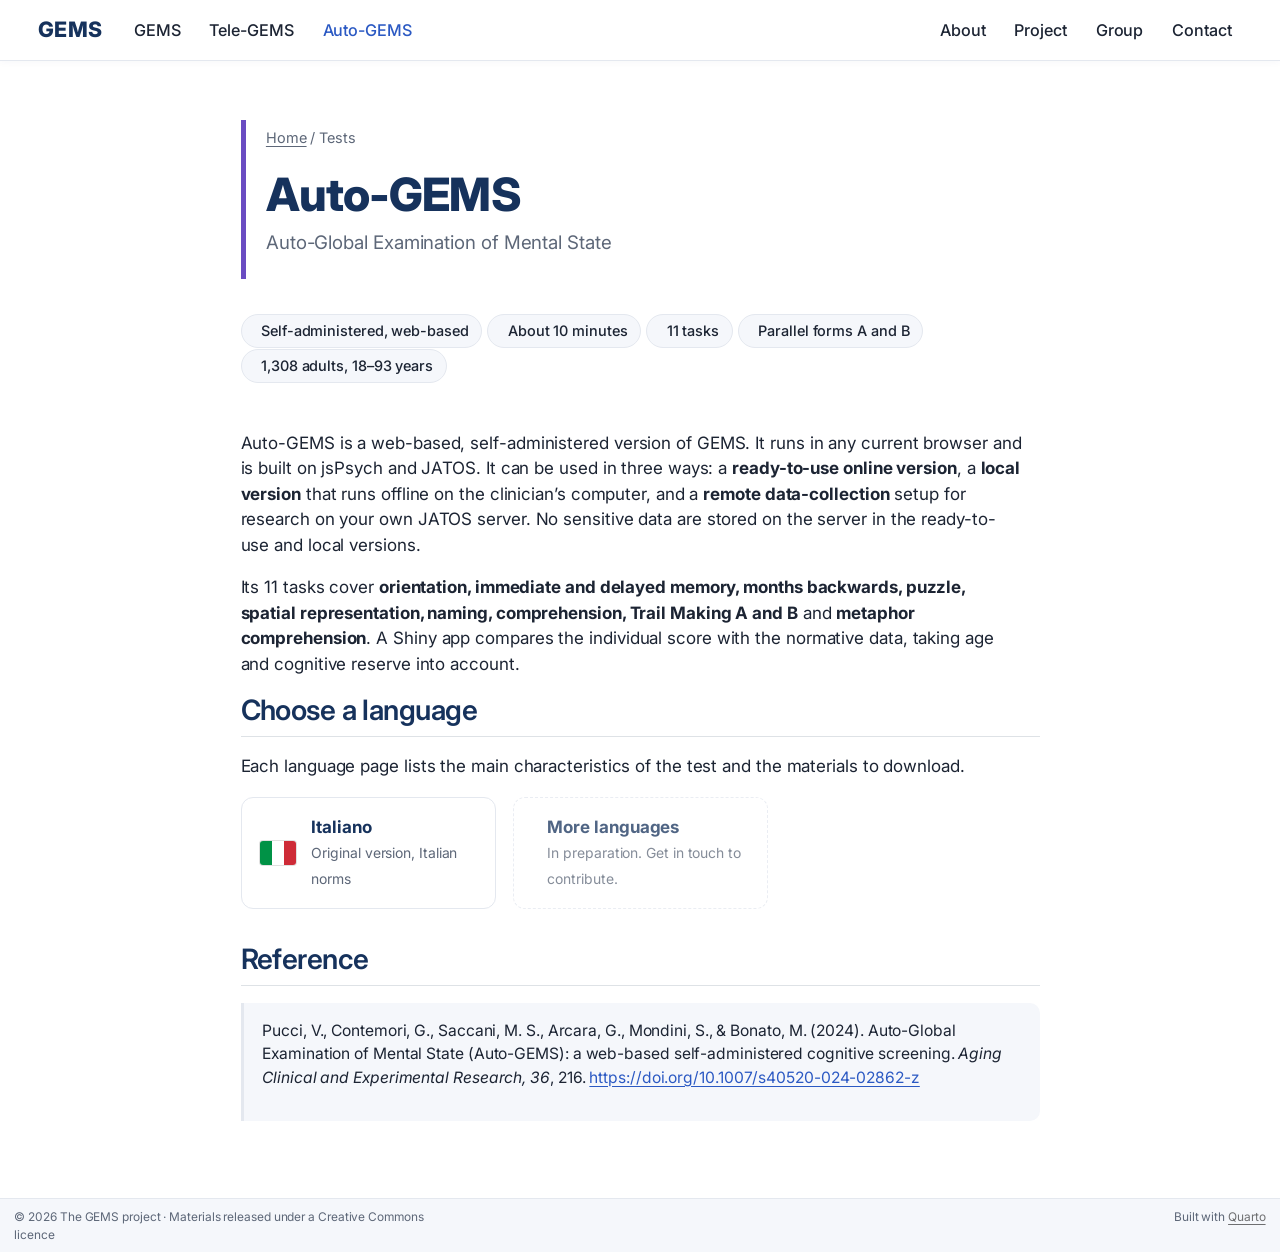
==== tests/auto-gems/index.html @ f172ce5f "Built site for gh-pages" ====
<!DOCTYPE html>
<html xmlns="http://www.w3.org/1999/xhtml" lang="en" xml:lang="en"><head>

<meta charset="utf-8">
<meta name="generator" content="quarto-1.7.31">

<meta name="viewport" content="width=device-width, initial-scale=1.0, user-scalable=yes">


<title>Auto-GEMS · Auto-Global Examination of Mental State – GEMS</title>
<style>
code{white-space: pre-wrap;}
span.smallcaps{font-variant: small-caps;}
div.columns{display: flex; gap: min(4vw, 1.5em);}
div.column{flex: auto; overflow-x: auto;}
div.hanging-indent{margin-left: 1.5em; text-indent: -1.5em;}
ul.task-list{list-style: none;}
ul.task-list li input[type="checkbox"] {
  width: 0.8em;
  margin: 0 0.8em 0.2em -1em; /* quarto-specific, see https://github.com/quarto-dev/quarto-cli/issues/4556 */ 
  vertical-align: middle;
}
</style>


<script src="../../site_libs/quarto-nav/quarto-nav.js"></script>
<script src="../../site_libs/quarto-nav/headroom.min.js"></script>
<script src="../../site_libs/clipboard/clipboard.min.js"></script>
<script src="../../site_libs/quarto-search/autocomplete.umd.js"></script>
<script src="../../site_libs/quarto-search/fuse.min.js"></script>
<script src="../../site_libs/quarto-search/quarto-search.js"></script>
<meta name="quarto:offset" content="../../">
<link href="../../images/logo.svg" rel="icon" type="image/svg+xml">
<script src="../../site_libs/quarto-html/quarto.js" type="module"></script>
<script src="../../site_libs/quarto-html/tabsets/tabsets.js" type="module"></script>
<script src="../../site_libs/quarto-html/popper.min.js"></script>
<script src="../../site_libs/quarto-html/tippy.umd.min.js"></script>
<script src="../../site_libs/quarto-html/anchor.min.js"></script>
<link href="../../site_libs/quarto-html/tippy.css" rel="stylesheet">
<link href="../../site_libs/quarto-html/quarto-syntax-highlighting-e1a5c8363afafaef2c763b6775fbf3ca.css" rel="stylesheet" id="quarto-text-highlighting-styles">
<script src="../../site_libs/bootstrap/bootstrap.min.js"></script>
<link href="../../site_libs/bootstrap/bootstrap-icons.css" rel="stylesheet">
<link href="../../site_libs/bootstrap/bootstrap-fa6449c2117a1bbcf229e6d02e4b391d.min.css" rel="stylesheet" append-hash="true" id="quarto-bootstrap" data-mode="light">
<script id="quarto-search-options" type="application/json">{
  "location": "navbar",
  "copy-button": false,
  "collapse-after": 3,
  "panel-placement": "end",
  "type": "overlay",
  "limit": 50,
  "keyboard-shortcut": [
    "f",
    "/",
    "s"
  ],
  "show-item-context": false,
  "language": {
    "search-no-results-text": "No results",
    "search-matching-documents-text": "matching documents",
    "search-copy-link-title": "Copy link to search",
    "search-hide-matches-text": "Hide additional matches",
    "search-more-match-text": "more match in this document",
    "search-more-matches-text": "more matches in this document",
    "search-clear-button-title": "Clear",
    "search-text-placeholder": "",
    "search-detached-cancel-button-title": "Cancel",
    "search-submit-button-title": "Submit",
    "search-label": "Search"
  }
}</script>
<style>html{ scroll-behavior: smooth; }</style>
<link rel="preconnect" href="https://fonts.googleapis.com">
<link rel="preconnect" href="https://fonts.gstatic.com" crossorigin="">
<link href="https://fonts.googleapis.com/css2?family=Inter:wght@400;500;600;700;800&amp;display=swap" rel="stylesheet">


</head>

<body class="nav-fixed fullcontent quarto-light">

<div id="quarto-search-results"></div>
  <header id="quarto-header" class="headroom fixed-top">
    <nav class="navbar navbar-expand-lg " data-bs-theme="dark">
      <div class="navbar-container container-fluid">
      <div class="navbar-brand-container mx-auto">
    <a href="../../index.html" class="navbar-brand navbar-brand-logo">
    <img src="../../images/logo.svg" alt="" class="navbar-logo">
    </a>
    <a class="navbar-brand" href="../../index.html">
    <span class="navbar-title">GEMS</span>
    </a>
  </div>
            <div id="quarto-search" class="" title="Search"></div>
          <button class="navbar-toggler" type="button" data-bs-toggle="collapse" data-bs-target="#navbarCollapse" aria-controls="navbarCollapse" role="menu" aria-expanded="false" aria-label="Toggle navigation" onclick="if (window.quartoToggleHeadroom) { window.quartoToggleHeadroom(); }">
  <span class="navbar-toggler-icon"></span>
</button>
          <div class="collapse navbar-collapse" id="navbarCollapse">
            <ul class="navbar-nav navbar-nav-scroll me-auto">
  <li class="nav-item">
    <a class="nav-link" href="../../tests/gems/index.html"> 
<span class="menu-text">GEMS</span></a>
  </li>  
  <li class="nav-item">
    <a class="nav-link" href="../../tests/tele-gems/index.html"> 
<span class="menu-text">Tele-GEMS</span></a>
  </li>  
  <li class="nav-item">
    <a class="nav-link active" href="../../tests/auto-gems/index.html" aria-current="page"> 
<span class="menu-text">Auto-GEMS</span></a>
  </li>  
</ul>
            <ul class="navbar-nav navbar-nav-scroll ms-auto">
  <li class="nav-item">
    <a class="nav-link" href="../../about.html"> 
<span class="menu-text">About</span></a>
  </li>  
  <li class="nav-item">
    <a class="nav-link" href="../../project.html"> 
<span class="menu-text">Project</span></a>
  </li>  
  <li class="nav-item">
    <a class="nav-link" href="../../group.html"> 
<span class="menu-text">Group</span></a>
  </li>  
  <li class="nav-item">
    <a class="nav-link" href="../../contact.html"> 
<span class="menu-text">Contact</span></a>
  </li>  
</ul>
          </div> <!-- /navcollapse -->
            <div class="quarto-navbar-tools">
</div>
      </div> <!-- /container-fluid -->
    </nav>
</header>
<!-- content -->
<div id="quarto-content" class="quarto-container page-columns page-rows-contents page-layout-article page-navbar">
<!-- sidebar -->
<!-- margin-sidebar -->
    
<!-- main -->
<main class="content" id="quarto-document-content"><header id="title-block-header" class="quarto-title-block"></header>




<div class="page-head auto">
<p><span class="crumb"><a href="../../index.html">Home</a> / Tests</span></p>
<section id="auto-gems" class="level1">
<h1>Auto-GEMS</h1>
<p><span class="sub">Auto-Global Examination of Mental State</span></p>
</section>
</div>
<div class="chips">
<p><span class="chip"><i class="bi bi-laptop"></i> Self-administered, web-based</span> <span class="chip"><i class="bi bi-clock"></i> About 10 minutes</span> <span class="chip"><i class="bi bi-list-check"></i> 11 tasks</span> <span class="chip"><i class="bi bi-files"></i> Parallel forms A and B</span> <span class="chip"><i class="bi bi-people"></i> 1,308 adults, 18–93 years</span></p>
</div>
<div class="prose">
<p>Auto-GEMS is a web-based, self-administered version of GEMS. It runs in any current browser and is built on jsPsych and JATOS. It can be used in three ways: a <strong>ready-to-use online version</strong>, a <strong>local version</strong> that runs offline on the clinician’s computer, and a <strong>remote data-collection</strong> setup for research on your own JATOS server. No sensitive data are stored on the server in the ready-to-use and local versions.</p>
<p>Its 11 tasks cover <strong>orientation, immediate and delayed memory, months backwards, puzzle, spatial representation, naming, comprehension, Trail Making A and B</strong> and <strong>metaphor comprehension</strong>. A Shiny app compares the individual score with the normative data, taking age and cognitive reserve into account.</p>
</div>
<section id="choose-a-language" class="level2">
<h2 class="anchored" data-anchor-id="choose-a-language">Choose a language</h2>
<p>Each language page lists the main characteristics of the test and the materials to download.</p>
<div class="lang-grid">
<a class="lang-card" href="it.html"><img class="flag" src="../../images/flags/it.svg" alt=""><div><strong>Italiano</strong><span>Original version, Italian norms</span></div></a>
<div class="lang-card soon"><i class="bi bi-translate" style="font-size:1.4rem"></i><div><strong>More languages</strong><span>In preparation. Get in touch to contribute.</span></div></div>
</div>
</section>
<section id="reference" class="level2">
<h2 class="anchored" data-anchor-id="reference">Reference</h2>
<div class="cite">
<p>Pucci, V., Contemori, G., Saccani, M. S., Arcara, G., Mondini, S., &amp; Bonato, M. (2024). Auto-Global Examination of Mental State (Auto-GEMS): a web-based self-administered cognitive screening. <em>Aging Clinical and Experimental Research, 36</em>, 216. <a href="https://doi.org/10.1007/s40520-024-02862-z" class="uri">https://doi.org/10.1007/s40520-024-02862-z</a></p>
</div>


</section>

</main> <!-- /main -->
<script id="quarto-html-after-body" type="application/javascript">
  window.document.addEventListener("DOMContentLoaded", function (event) {
    const icon = "";
    const anchorJS = new window.AnchorJS();
    anchorJS.options = {
      placement: 'right',
      icon: icon
    };
    anchorJS.add('.anchored');
    const isCodeAnnotation = (el) => {
      for (const clz of el.classList) {
        if (clz.startsWith('code-annotation-')) {                     
          return true;
        }
      }
      return false;
    }
    const onCopySuccess = function(e) {
      // button target
      const button = e.trigger;
      // don't keep focus
      button.blur();
      // flash "checked"
      button.classList.add('code-copy-button-checked');
      var currentTitle = button.getAttribute("title");
      button.setAttribute("title", "Copied!");
      let tooltip;
      if (window.bootstrap) {
        button.setAttribute("data-bs-toggle", "tooltip");
        button.setAttribute("data-bs-placement", "left");
        button.setAttribute("data-bs-title", "Copied!");
        tooltip = new bootstrap.Tooltip(button, 
          { trigger: "manual", 
            customClass: "code-copy-button-tooltip",
            offset: [0, -8]});
        tooltip.show();    
      }
      setTimeout(function() {
        if (tooltip) {
          tooltip.hide();
          button.removeAttribute("data-bs-title");
          button.removeAttribute("data-bs-toggle");
          button.removeAttribute("data-bs-placement");
        }
        button.setAttribute("title", currentTitle);
        button.classList.remove('code-copy-button-checked');
      }, 1000);
      // clear code selection
      e.clearSelection();
    }
    const getTextToCopy = function(trigger) {
        const codeEl = trigger.previousElementSibling.cloneNode(true);
        for (const childEl of codeEl.children) {
          if (isCodeAnnotation(childEl)) {
            childEl.remove();
          }
        }
        return codeEl.innerText;
    }
    const clipboard = new window.ClipboardJS('.code-copy-button:not([data-in-quarto-modal])', {
      text: getTextToCopy
    });
    clipboard.on('success', onCopySuccess);
    if (window.document.getElementById('quarto-embedded-source-code-modal')) {
      const clipboardModal = new window.ClipboardJS('.code-copy-button[data-in-quarto-modal]', {
        text: getTextToCopy,
        container: window.document.getElementById('quarto-embedded-source-code-modal')
      });
      clipboardModal.on('success', onCopySuccess);
    }
      var localhostRegex = new RegExp(/^(?:http|https):\/\/localhost\:?[0-9]*\//);
      var mailtoRegex = new RegExp(/^mailto:/);
        var filterRegex = new RegExp("https:\/\/giorgioarcara\.github\.io\/gems-tests\/");
      var isInternal = (href) => {
          return filterRegex.test(href) || localhostRegex.test(href) || mailtoRegex.test(href);
      }
      // Inspect non-navigation links and adorn them if external
     var links = window.document.querySelectorAll('a[href]:not(.nav-link):not(.navbar-brand):not(.toc-action):not(.sidebar-link):not(.sidebar-item-toggle):not(.pagination-link):not(.no-external):not([aria-hidden]):not(.dropdown-item):not(.quarto-navigation-tool):not(.about-link)');
      for (var i=0; i<links.length; i++) {
        const link = links[i];
        if (!isInternal(link.href)) {
          // undo the damage that might have been done by quarto-nav.js in the case of
          // links that we want to consider external
          if (link.dataset.originalHref !== undefined) {
            link.href = link.dataset.originalHref;
          }
            // target, if specified
            link.setAttribute("target", "_blank");
            if (link.getAttribute("rel") === null) {
              link.setAttribute("rel", "noopener");
            }
        }
      }
    function tippyHover(el, contentFn, onTriggerFn, onUntriggerFn) {
      const config = {
        allowHTML: true,
        maxWidth: 500,
        delay: 100,
        arrow: false,
        appendTo: function(el) {
            return el.parentElement;
        },
        interactive: true,
        interactiveBorder: 10,
        theme: 'quarto',
        placement: 'bottom-start',
      };
      if (contentFn) {
        config.content = contentFn;
      }
      if (onTriggerFn) {
        config.onTrigger = onTriggerFn;
      }
      if (onUntriggerFn) {
        config.onUntrigger = onUntriggerFn;
      }
      window.tippy(el, config); 
    }
    const noterefs = window.document.querySelectorAll('a[role="doc-noteref"]');
    for (var i=0; i<noterefs.length; i++) {
      const ref = noterefs[i];
      tippyHover(ref, function() {
        // use id or data attribute instead here
        let href = ref.getAttribute('data-footnote-href') || ref.getAttribute('href');
        try { href = new URL(href).hash; } catch {}
        const id = href.replace(/^#\/?/, "");
        const note = window.document.getElementById(id);
        if (note) {
          return note.innerHTML;
        } else {
          return "";
        }
      });
    }
    const xrefs = window.document.querySelectorAll('a.quarto-xref');
    const processXRef = (id, note) => {
      // Strip column container classes
      const stripColumnClz = (el) => {
        el.classList.remove("page-full", "page-columns");
        if (el.children) {
          for (const child of el.children) {
            stripColumnClz(child);
          }
        }
      }
      stripColumnClz(note)
      if (id === null || id.startsWith('sec-')) {
        // Special case sections, only their first couple elements
        const container = document.createElement("div");
        if (note.children && note.children.length > 2) {
          container.appendChild(note.children[0].cloneNode(true));
          for (let i = 1; i < note.children.length; i++) {
            const child = note.children[i];
            if (child.tagName === "P" && child.innerText === "") {
              continue;
            } else {
              container.appendChild(child.cloneNode(true));
              break;
            }
          }
          if (window.Quarto?.typesetMath) {
            window.Quarto.typesetMath(container);
          }
          return container.innerHTML
        } else {
          if (window.Quarto?.typesetMath) {
            window.Quarto.typesetMath(note);
          }
          return note.innerHTML;
        }
      } else {
        // Remove any anchor links if they are present
        const anchorLink = note.querySelector('a.anchorjs-link');
        if (anchorLink) {
          anchorLink.remove();
        }
        if (window.Quarto?.typesetMath) {
          window.Quarto.typesetMath(note);
        }
        if (note.classList.contains("callout")) {
          return note.outerHTML;
        } else {
          return note.innerHTML;
        }
      }
    }
    for (var i=0; i<xrefs.length; i++) {
      const xref = xrefs[i];
      tippyHover(xref, undefined, function(instance) {
        instance.disable();
        let url = xref.getAttribute('href');
        let hash = undefined; 
        if (url.startsWith('#')) {
          hash = url;
        } else {
          try { hash = new URL(url).hash; } catch {}
        }
        if (hash) {
          const id = hash.replace(/^#\/?/, "");
          const note = window.document.getElementById(id);
          if (note !== null) {
            try {
              const html = processXRef(id, note.cloneNode(true));
              instance.setContent(html);
            } finally {
              instance.enable();
              instance.show();
            }
          } else {
            // See if we can fetch this
            fetch(url.split('#')[0])
            .then(res => res.text())
            .then(html => {
              const parser = new DOMParser();
              const htmlDoc = parser.parseFromString(html, "text/html");
              const note = htmlDoc.getElementById(id);
              if (note !== null) {
                const html = processXRef(id, note);
                instance.setContent(html);
              } 
            }).finally(() => {
              instance.enable();
              instance.show();
            });
          }
        } else {
          // See if we can fetch a full url (with no hash to target)
          // This is a special case and we should probably do some content thinning / targeting
          fetch(url)
          .then(res => res.text())
          .then(html => {
            const parser = new DOMParser();
            const htmlDoc = parser.parseFromString(html, "text/html");
            const note = htmlDoc.querySelector('main.content');
            if (note !== null) {
              // This should only happen for chapter cross references
              // (since there is no id in the URL)
              // remove the first header
              if (note.children.length > 0 && note.children[0].tagName === "HEADER") {
                note.children[0].remove();
              }
              const html = processXRef(null, note);
              instance.setContent(html);
            } 
          }).finally(() => {
            instance.enable();
            instance.show();
          });
        }
      }, function(instance) {
      });
    }
        let selectedAnnoteEl;
        const selectorForAnnotation = ( cell, annotation) => {
          let cellAttr = 'data-code-cell="' + cell + '"';
          let lineAttr = 'data-code-annotation="' +  annotation + '"';
          const selector = 'span[' + cellAttr + '][' + lineAttr + ']';
          return selector;
        }
        const selectCodeLines = (annoteEl) => {
          const doc = window.document;
          const targetCell = annoteEl.getAttribute("data-target-cell");
          const targetAnnotation = annoteEl.getAttribute("data-target-annotation");
          const annoteSpan = window.document.querySelector(selectorForAnnotation(targetCell, targetAnnotation));
          const lines = annoteSpan.getAttribute("data-code-lines").split(",");
          const lineIds = lines.map((line) => {
            return targetCell + "-" + line;
          })
          let top = null;
          let height = null;
          let parent = null;
          if (lineIds.length > 0) {
              //compute the position of the single el (top and bottom and make a div)
              const el = window.document.getElementById(lineIds[0]);
              top = el.offsetTop;
              height = el.offsetHeight;
              parent = el.parentElement.parentElement;
            if (lineIds.length > 1) {
              const lastEl = window.document.getElementById(lineIds[lineIds.length - 1]);
              const bottom = lastEl.offsetTop + lastEl.offsetHeight;
              height = bottom - top;
            }
            if (top !== null && height !== null && parent !== null) {
              // cook up a div (if necessary) and position it 
              let div = window.document.getElementById("code-annotation-line-highlight");
              if (div === null) {
                div = window.document.createElement("div");
                div.setAttribute("id", "code-annotation-line-highlight");
                div.style.position = 'absolute';
                parent.appendChild(div);
              }
              div.style.top = top - 2 + "px";
              div.style.height = height + 4 + "px";
              div.style.left = 0;
              let gutterDiv = window.document.getElementById("code-annotation-line-highlight-gutter");
              if (gutterDiv === null) {
                gutterDiv = window.document.createElement("div");
                gutterDiv.setAttribute("id", "code-annotation-line-highlight-gutter");
                gutterDiv.style.position = 'absolute';
                const codeCell = window.document.getElementById(targetCell);
                const gutter = codeCell.querySelector('.code-annotation-gutter');
                gutter.appendChild(gutterDiv);
              }
              gutterDiv.style.top = top - 2 + "px";
              gutterDiv.style.height = height + 4 + "px";
            }
            selectedAnnoteEl = annoteEl;
          }
        };
        const unselectCodeLines = () => {
          const elementsIds = ["code-annotation-line-highlight", "code-annotation-line-highlight-gutter"];
          elementsIds.forEach((elId) => {
            const div = window.document.getElementById(elId);
            if (div) {
              div.remove();
            }
          });
          selectedAnnoteEl = undefined;
        };
          // Handle positioning of the toggle
      window.addEventListener(
        "resize",
        throttle(() => {
          elRect = undefined;
          if (selectedAnnoteEl) {
            selectCodeLines(selectedAnnoteEl);
          }
        }, 10)
      );
      function throttle(fn, ms) {
      let throttle = false;
      let timer;
        return (...args) => {
          if(!throttle) { // first call gets through
              fn.apply(this, args);
              throttle = true;
          } else { // all the others get throttled
              if(timer) clearTimeout(timer); // cancel #2
              timer = setTimeout(() => {
                fn.apply(this, args);
                timer = throttle = false;
              }, ms);
          }
        };
      }
        // Attach click handler to the DT
        const annoteDls = window.document.querySelectorAll('dt[data-target-cell]');
        for (const annoteDlNode of annoteDls) {
          annoteDlNode.addEventListener('click', (event) => {
            const clickedEl = event.target;
            if (clickedEl !== selectedAnnoteEl) {
              unselectCodeLines();
              const activeEl = window.document.querySelector('dt[data-target-cell].code-annotation-active');
              if (activeEl) {
                activeEl.classList.remove('code-annotation-active');
              }
              selectCodeLines(clickedEl);
              clickedEl.classList.add('code-annotation-active');
            } else {
              // Unselect the line
              unselectCodeLines();
              clickedEl.classList.remove('code-annotation-active');
            }
          });
        }
    const findCites = (el) => {
      const parentEl = el.parentElement;
      if (parentEl) {
        const cites = parentEl.dataset.cites;
        if (cites) {
          return {
            el,
            cites: cites.split(' ')
          };
        } else {
          return findCites(el.parentElement)
        }
      } else {
        return undefined;
      }
    };
    var bibliorefs = window.document.querySelectorAll('a[role="doc-biblioref"]');
    for (var i=0; i<bibliorefs.length; i++) {
      const ref = bibliorefs[i];
      const citeInfo = findCites(ref);
      if (citeInfo) {
        tippyHover(citeInfo.el, function() {
          var popup = window.document.createElement('div');
          citeInfo.cites.forEach(function(cite) {
            var citeDiv = window.document.createElement('div');
            citeDiv.classList.add('hanging-indent');
            citeDiv.classList.add('csl-entry');
            var biblioDiv = window.document.getElementById('ref-' + cite);
            if (biblioDiv) {
              citeDiv.innerHTML = biblioDiv.innerHTML;
            }
            popup.appendChild(citeDiv);
          });
          return popup.innerHTML;
        });
      }
    }
  });
  </script>
</div> <!-- /content -->
<footer class="footer">
  <div class="nav-footer">
    <div class="nav-footer-left">
<p>© 2026 The GEMS project · Materials released under a Creative Commons licence</p>
</div>   
    <div class="nav-footer-center">
      &nbsp;
    </div>
    <div class="nav-footer-right">
<p>Built with <a href="https://quarto.org">Quarto</a></p>
</div>
  </div>
</footer>




<script src="../../site_libs/quarto-html/zenscroll-min.js"></script>
</body></html>
---- site_libs/quarto-html/tippy.css ----
.tippy-box[data-animation=fade][data-state=hidden]{opacity:0}[data-tippy-root]{max-width:calc(100vw - 10px)}.tippy-box{position:relative;background-color:#333;color:#fff;border-radius:4px;font-size:14px;line-height:1.4;white-space:normal;outline:0;transition-property:transform,visibility,opacity}.tippy-box[data-placement^=top]>.tippy-arrow{bottom:0}.tippy-box[data-placement^=top]>.tippy-arrow:before{bottom:-7px;left:0;border-width:8px 8px 0;border-top-color:initial;transform-origin:center top}.tippy-box[data-placement^=bottom]>.tippy-arrow{top:0}.tippy-box[data-placement^=bottom]>.tippy-arrow:before{top:-7px;left:0;border-width:0 8px 8px;border-bottom-color:initial;transform-origin:center bottom}.tippy-box[data-placement^=left]>.tippy-arrow{right:0}.tippy-box[data-placement^=left]>.tippy-arrow:before{border-width:8px 0 8px 8px;border-left-color:initial;right:-7px;transform-origin:center left}.tippy-box[data-placement^=right]>.tippy-arrow{left:0}.tippy-box[data-placement^=right]>.tippy-arrow:before{left:-7px;border-width:8px 8px 8px 0;border-right-color:initial;transform-origin:center right}.tippy-box[data-inertia][data-state=visible]{transition-timing-function:cubic-bezier(.54,1.5,.38,1.11)}.tippy-arrow{width:16px;height:16px;color:#333}.tippy-arrow:before{content:"";position:absolute;border-color:transparent;border-style:solid}.tippy-content{position:relative;padding:5px 9px;z-index:1}
---- site_libs/quarto-html/quarto-syntax-highlighting-e1a5c8363afafaef2c763b6775fbf3ca.css ----
/* quarto syntax highlight colors */
:root {
  --quarto-hl-ot-color: #003B4F;
  --quarto-hl-at-color: #657422;
  --quarto-hl-ss-color: #20794D;
  --quarto-hl-an-color: #5E5E5E;
  --quarto-hl-fu-color: #4758AB;
  --quarto-hl-st-color: #20794D;
  --quarto-hl-cf-color: #003B4F;
  --quarto-hl-op-color: #5E5E5E;
  --quarto-hl-er-color: #AD0000;
  --quarto-hl-bn-color: #AD0000;
  --quarto-hl-al-color: #AD0000;
  --quarto-hl-va-color: #111111;
  --quarto-hl-bu-color: inherit;
  --quarto-hl-ex-color: inherit;
  --quarto-hl-pp-color: #AD0000;
  --quarto-hl-in-color: #5E5E5E;
  --quarto-hl-vs-color: #20794D;
  --quarto-hl-wa-color: #5E5E5E;
  --quarto-hl-do-color: #5E5E5E;
  --quarto-hl-im-color: #00769E;
  --quarto-hl-ch-color: #20794D;
  --quarto-hl-dt-color: #AD0000;
  --quarto-hl-fl-color: #AD0000;
  --quarto-hl-co-color: #5E5E5E;
  --quarto-hl-cv-color: #5E5E5E;
  --quarto-hl-cn-color: #8f5902;
  --quarto-hl-sc-color: #5E5E5E;
  --quarto-hl-dv-color: #AD0000;
  --quarto-hl-kw-color: #003B4F;
}

/* other quarto variables */
:root {
  --quarto-font-monospace: SFMono-Regular, Menlo, Monaco, Consolas, "Liberation Mono", "Courier New", monospace;
}

/* syntax highlight based on Pandoc's rules */
pre > code.sourceCode > span {
  color: #003B4F;
}

code.sourceCode > span {
  color: #003B4F;
}

div.sourceCode,
div.sourceCode pre.sourceCode {
  color: #003B4F;
}

/* Normal */
code span {
  color: #003B4F;
}

/* Alert */
code span.al {
  color: #AD0000;
  font-style: inherit;
}

/* Annotation */
code span.an {
  color: #5E5E5E;
  font-style: inherit;
}

/* Attribute */
code span.at {
  color: #657422;
  font-style: inherit;
}

/* BaseN */
code span.bn {
  color: #AD0000;
  font-style: inherit;
}

/* BuiltIn */
code span.bu {
  font-style: inherit;
}

/* ControlFlow */
code span.cf {
  color: #003B4F;
  font-weight: bold;
  font-style: inherit;
}

/* Char */
code span.ch {
  color: #20794D;
  font-style: inherit;
}

/* Constant */
code span.cn {
  color: #8f5902;
  font-style: inherit;
}

/* Comment */
code span.co {
  color: #5E5E5E;
  font-style: inherit;
}

/* CommentVar */
code span.cv {
  color: #5E5E5E;
  font-style: italic;
}

/* Documentation */
code span.do {
  color: #5E5E5E;
  font-style: italic;
}

/* DataType */
code span.dt {
  color: #AD0000;
  font-style: inherit;
}

/* DecVal */
code span.dv {
  color: #AD0000;
  font-style: inherit;
}

/* Error */
code span.er {
  color: #AD0000;
  font-style: inherit;
}

/* Extension */
code span.ex {
  font-style: inherit;
}

/* Float */
code span.fl {
  color: #AD0000;
  font-style: inherit;
}

/* Function */
code span.fu {
  color: #4758AB;
  font-style: inherit;
}

/* Import */
code span.im {
  color: #00769E;
  font-style: inherit;
}

/* Information */
code span.in {
  color: #5E5E5E;
  font-style: inherit;
}

/* Keyword */
code span.kw {
  color: #003B4F;
  font-weight: bold;
  font-style: inherit;
}

/* Operator */
code span.op {
  color: #5E5E5E;
  font-style: inherit;
}

/* Other */
code span.ot {
  color: #003B4F;
  font-style: inherit;
}

/* Preprocessor */
code span.pp {
  color: #AD0000;
  font-style: inherit;
}

/* SpecialChar */
code span.sc {
  color: #5E5E5E;
  font-style: inherit;
}

/* SpecialString */
code span.ss {
  color: #20794D;
  font-style: inherit;
}

/* String */
code span.st {
  color: #20794D;
  font-style: inherit;
}

/* Variable */
code span.va {
  color: #111111;
  font-style: inherit;
}

/* VerbatimString */
code span.vs {
  color: #20794D;
  font-style: inherit;
}

/* Warning */
code span.wa {
  color: #5E5E5E;
  font-style: italic;
}

.prevent-inlining {
  content: "</";
}

/*# sourceMappingURL=c735b2cac6c846c1abc72f5ce1520814.css.map */
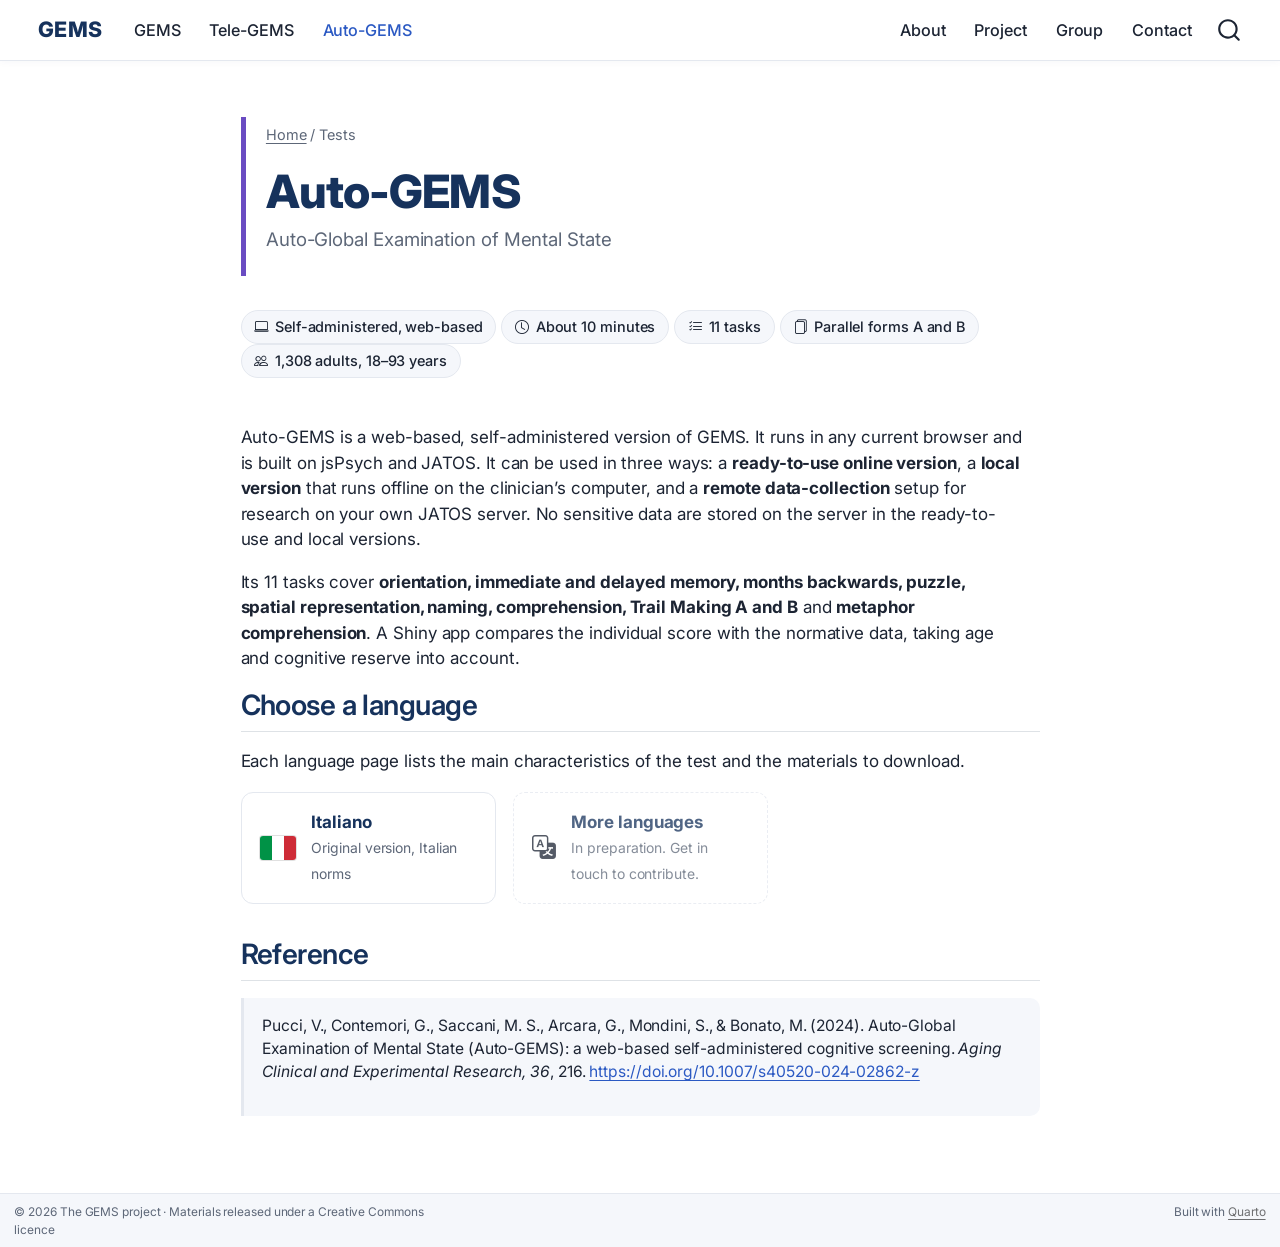
==== commit ca09c162: "Built site for gh-pages" ====
--- a/tests/auto-gems/index.html
+++ b/tests/auto-gems/index.html
@@ -2,17 +2,23 @@
 <html xmlns="http://www.w3.org/1999/xhtml" lang="en" xml:lang="en"><head>
 
 <meta charset="utf-8">
-<meta name="generator" content="quarto-1.7.31">
+<meta name="generator" content="quarto-1.11.9">
 
 <meta name="viewport" content="width=device-width, initial-scale=1.0, user-scalable=yes">
 
 
 <title>Auto-GEMS · Auto-Global Examination of Mental State – GEMS</title>
 <style>
-code{white-space: pre-wrap;}
+/* Default styles provided by pandoc.
+** See https://pandoc.org/MANUAL.html#variables-for-html for config info.
+*/
 span.smallcaps{font-variant: small-caps;}
-div.columns{display: flex; gap: min(4vw, 1.5em);}
-div.column{flex: auto; overflow-x: auto;}
+div.columns{display: flex; gap: 1.5em;}
+div.column{flex: auto;}
+@media screen {
+div.columns{gap: min(4vw, 1.5em);}
+div.column{overflow-x: auto;}
+}
 div.hanging-indent{margin-left: 1.5em; text-indent: -1.5em;}
 ul.task-list{list-style: none;}
 ul.task-list li input[type="checkbox"] {
@@ -33,14 +39,15 @@
 <link href="../../images/logo.svg" rel="icon" type="image/svg+xml">
 <script src="../../site_libs/quarto-html/quarto.js" type="module"></script>
 <script src="../../site_libs/quarto-html/tabsets/tabsets.js" type="module"></script>
+<script src="../../site_libs/quarto-html/scrollable-regions/scrollable-regions.js" type="module"></script>
 <script src="../../site_libs/quarto-html/popper.min.js"></script>
 <script src="../../site_libs/quarto-html/tippy.umd.min.js"></script>
 <script src="../../site_libs/quarto-html/anchor.min.js"></script>
 <link href="../../site_libs/quarto-html/tippy.css" rel="stylesheet">
-<link href="../../site_libs/quarto-html/quarto-syntax-highlighting-e1a5c8363afafaef2c763b6775fbf3ca.css" rel="stylesheet" id="quarto-text-highlighting-styles">
+<link href="../../site_libs/quarto-html/quarto-syntax-highlighting-63b5708e65d6cd79cd7618c58d0c21e7.css" rel="stylesheet" id="quarto-text-highlighting-styles">
 <script src="../../site_libs/bootstrap/bootstrap.min.js"></script>
 <link href="../../site_libs/bootstrap/bootstrap-icons.css" rel="stylesheet">
-<link href="../../site_libs/bootstrap/bootstrap-fa6449c2117a1bbcf229e6d02e4b391d.min.css" rel="stylesheet" append-hash="true" id="quarto-bootstrap" data-mode="light">
+<link href="../../site_libs/bootstrap/bootstrap-9bd6a363023a1cd3e4a49a878e33ad86.min.css" rel="stylesheet" append-hash="true" id="quarto-bootstrap" data-mode="light">
 <script id="quarto-search-options" type="application/json">{
   "location": "navbar",
   "copy-button": false,
@@ -76,22 +83,22 @@
 
 </head>
 
-<body class="nav-fixed fullcontent quarto-light">
+<body class="nav-fixed fullcontent quarto-light"><a id="quarto-skip-link" class="visually-hidden-focusable" href="#quarto-document-content">Skip to main content</a>
 
 <div id="quarto-search-results"></div>
   <header id="quarto-header" class="headroom fixed-top">
-    <nav class="navbar navbar-expand-lg " data-bs-theme="dark">
+    <nav class="navbar navbar-expand-lg " data-bs-theme="dark" aria-label="Site">
       <div class="navbar-container container-fluid">
       <div class="navbar-brand-container mx-auto">
     <a href="../../index.html" class="navbar-brand navbar-brand-logo">
-    <img src="../../images/logo.svg" alt="" class="navbar-logo">
+    <img src="../../images/logo.svg" alt="" class="navbar-logo light-content">
+    <img src="../../images/logo.svg" alt="" class="navbar-logo dark-content">
     </a>
     <a class="navbar-brand" href="../../index.html">
     <span class="navbar-title">GEMS</span>
     </a>
   </div>
-            <div id="quarto-search" class="" title="Search"></div>
-          <button class="navbar-toggler" type="button" data-bs-toggle="collapse" data-bs-target="#navbarCollapse" aria-controls="navbarCollapse" role="menu" aria-expanded="false" aria-label="Toggle navigation" onclick="if (window.quartoToggleHeadroom) { window.quartoToggleHeadroom(); }">
+          <button class="navbar-toggler" type="button" data-bs-toggle="collapse" data-bs-target="#navbarCollapse" aria-controls="navbarCollapse" aria-expanded="false" aria-label="Toggle navigation" onclick="if (window.quartoToggleHeadroom) { window.quartoToggleHeadroom(); }">
   <span class="navbar-toggler-icon"></span>
 </button>
           <div class="collapse navbar-collapse" id="navbarCollapse">
@@ -130,6 +137,7 @@
           </div> <!-- /navcollapse -->
             <div class="quarto-navbar-tools">
 </div>
+            <div id="quarto-search" class="" title="Search"></div>
       </div> <!-- /container-fluid -->
     </nav>
 </header>
@@ -139,7 +147,7 @@
 <!-- margin-sidebar -->
     
 <!-- main -->
-<main class="content" id="quarto-document-content"><header id="title-block-header" class="quarto-title-block"></header>
+<main class="content" id="quarto-document-content" tabindex="-1"><header id="title-block-header" class="quarto-title-block"></header>
 
 
 
@@ -227,13 +235,14 @@
       e.clearSelection();
     }
     const getTextToCopy = function(trigger) {
-        const codeEl = trigger.previousElementSibling.cloneNode(true);
-        for (const childEl of codeEl.children) {
-          if (isCodeAnnotation(childEl)) {
-            childEl.remove();
-          }
-        }
-        return codeEl.innerText;
+      const outerScaffold = trigger.parentElement.cloneNode(true);
+      const codeEl = outerScaffold.querySelector('code');
+      for (const childEl of codeEl.children) {
+        if (isCodeAnnotation(childEl)) {
+          childEl.remove();
+        }
+      }
+      return codeEl.innerText;
     }
     const clipboard = new window.ClipboardJS('.code-copy-button:not([data-in-quarto-modal])', {
       text: getTextToCopy
@@ -249,11 +258,30 @@
       var localhostRegex = new RegExp(/^(?:http|https):\/\/localhost\:?[0-9]*\//);
       var mailtoRegex = new RegExp(/^mailto:/);
         var filterRegex = new RegExp("https:\/\/giorgioarcara\.github\.io\/gems-tests\/");
+      const newWindowLabel = "(opens in a new tab)";
+      const newWindowNoteId = "quarto-ext-newwindow-label";
+      // Links reference one hidden label through aria-describedby, so the
+      // announcement never changes their accessible name.
+      var describeNewWindow = (link) => {
+        if (!window.document.getElementById(newWindowNoteId)) {
+          var newWindowNote = window.document.createElement("span");
+          newWindowNote.id = newWindowNoteId;
+          newWindowNote.hidden = true;
+          newWindowNote.textContent = newWindowLabel;
+          window.document.body.appendChild(newWindowNote);
+        }
+        var describedBy = (link.getAttribute("aria-describedby") || "").split(/\s+/).filter(Boolean);
+        if (!describedBy.includes(newWindowNoteId)) {
+          describedBy.push(newWindowNoteId);
+          link.setAttribute("aria-describedby", describedBy.join(" "));
+        }
+      }
       var isInternal = (href) => {
           return filterRegex.test(href) || localhostRegex.test(href) || mailtoRegex.test(href);
       }
       // Inspect non-navigation links and adorn them if external
-     var links = window.document.querySelectorAll('a[href]:not(.nav-link):not(.navbar-brand):not(.toc-action):not(.sidebar-link):not(.sidebar-item-toggle):not(.pagination-link):not(.no-external):not([aria-hidden]):not(.dropdown-item):not(.quarto-navigation-tool):not(.about-link)');
+      window.quartoDecorateExternalLinks = function (root) {
+     var links = (root || window.document).querySelectorAll('a[href]:not(.nav-link):not(.navbar-brand):not(.toc-action):not(.sidebar-link):not(.sidebar-item-toggle):not(.pagination-link):not(.no-external):not([aria-hidden]):not(.dropdown-item):not(.quarto-navigation-tool):not(.about-link)');
       for (var i=0; i<links.length; i++) {
         const link = links[i];
         if (!isInternal(link.href)) {
@@ -267,8 +295,70 @@
             if (link.getAttribute("rel") === null) {
               link.setAttribute("rel", "noopener");
             }
-        }
-      }
+            describeNewWindow(link);
+          if (!link.classList.contains('no-external-icon')) {
+          }
+        }
+      }
+      };
+      window.quartoDecorateExternalLinks(window.document);
+    // Esc closes the popup (WCAG 1.4.13) and focus leaving both trigger and
+    // popup closes it (WCAG 2.4.11); tippy handles neither for interactive popups.
+    const hideOnEscAndFocusOut = {
+      name: 'hideOnEscAndFocusOut',
+      defaultValue: true,
+      fn(instance) {
+        const dismiss = () => {
+          // A show scheduled by the trigger delay would otherwise reopen it
+          instance.clearDelayTimeouts();
+          instance.hide();
+        };
+        const onKeyDown = (event) => {
+          if (event.key !== 'Escape') {
+            return;
+          }
+          // Keep Esc from also reaching page handlers (e.g. reveal.js overview),
+          // except an open reveal.js slide menu, which Esc should close too.
+          // The menu handles keys only when its keyboard option is on.
+          const menuHandlesEsc = window.Reveal?.getPlugin?.('menu')?.isOpen() &&
+            window.Reveal.getConfig().menu?.keyboard !== false;
+          if (!menuHandlesEsc) {
+            event.stopPropagation();
+          }
+          if (instance.popper.contains(window.document.activeElement)) {
+            // Disabled while refocusing so the focus trigger does not reopen it
+            instance.disable();
+            instance.reference.focus();
+            instance.enable();
+          }
+          dismiss();
+        };
+        const onFocusOut = (event) => {
+          const target = event.relatedTarget;
+          if (target && !instance.reference.contains(target) &&
+              !instance.popper.contains(target)) {
+            dismiss();
+          }
+        };
+        // On the trigger too: a click trigger (code-annotations: select) has no
+        // blur handling. Attached for the instance's lifetime so leaving the
+        // trigger also cancels a show still pending on the trigger delay.
+        instance.reference.addEventListener('focusout', onFocusOut);
+        return {
+          onShow() {
+            window.document.addEventListener('keydown', onKeyDown, true);
+            instance.popper.addEventListener('focusout', onFocusOut);
+          },
+          onHide() {
+            window.document.removeEventListener('keydown', onKeyDown, true);
+            instance.popper.removeEventListener('focusout', onFocusOut);
+          },
+          onDestroy() {
+            instance.reference.removeEventListener('focusout', onFocusOut);
+          },
+        };
+      },
+    };
     function tippyHover(el, contentFn, onTriggerFn, onUntriggerFn) {
       const config = {
         allowHTML: true,
@@ -282,6 +372,7 @@
         interactiveBorder: 10,
         theme: 'quarto',
         placement: 'bottom-start',
+        plugins: [hideOnEscAndFocusOut],
       };
       if (contentFn) {
         config.content = contentFn;
@@ -444,44 +535,54 @@
           const lineIds = lines.map((line) => {
             return targetCell + "-" + line;
           })
-          let top = null;
-          let height = null;
-          let parent = null;
+          // Each band is positioned against its own containing block, which is
+          // not the offsetParent of the lines, so place it from client rects.
+          const placeBand = (band, firstEl, lastEl, codeBlock) => {
+            const container = band.offsetParent;
+            if (container === null) {
+              return;
+            }
+            const containerRect = container.getBoundingClientRect();
+            // Reveal.js scales slides with a transform, so convert client
+            // pixels back to the CSS pixels of the container.
+            const scale = containerRect.height / container.offsetHeight || 1;
+            const firstRect = firstEl.getBoundingClientRect();
+            const lastRect = lastEl.getBoundingClientRect();
+            const top = (firstRect.top - containerRect.top) / scale - container.clientTop + container.scrollTop;
+            const height = (lastRect.bottom - firstRect.top) / scale;
+            band.style.top = top - 2 + "px";
+            band.style.height = height + 4 + "px";
+            if (codeBlock) {
+              // Without the copy button wrapper, the containing block is wider
+              // than the code block, so span the code block explicitly.
+              const blockRect = codeBlock.getBoundingClientRect();
+              band.style.left = (blockRect.left - containerRect.left) / scale - container.clientLeft + container.scrollLeft + "px";
+              band.style.width = blockRect.width / scale + "px";
+            }
+          };
           if (lineIds.length > 0) {
-              //compute the position of the single el (top and bottom and make a div)
-              const el = window.document.getElementById(lineIds[0]);
-              top = el.offsetTop;
-              height = el.offsetHeight;
-              parent = el.parentElement.parentElement;
-            if (lineIds.length > 1) {
-              const lastEl = window.document.getElementById(lineIds[lineIds.length - 1]);
-              const bottom = lastEl.offsetTop + lastEl.offsetHeight;
-              height = bottom - top;
-            }
-            if (top !== null && height !== null && parent !== null) {
-              // cook up a div (if necessary) and position it 
-              let div = window.document.getElementById("code-annotation-line-highlight");
-              if (div === null) {
-                div = window.document.createElement("div");
-                div.setAttribute("id", "code-annotation-line-highlight");
-                div.style.position = 'absolute';
-                parent.appendChild(div);
-              }
-              div.style.top = top - 2 + "px";
-              div.style.height = height + 4 + "px";
-              div.style.left = 0;
-              let gutterDiv = window.document.getElementById("code-annotation-line-highlight-gutter");
-              if (gutterDiv === null) {
-                gutterDiv = window.document.createElement("div");
-                gutterDiv.setAttribute("id", "code-annotation-line-highlight-gutter");
-                gutterDiv.style.position = 'absolute';
-                const codeCell = window.document.getElementById(targetCell);
-                const gutter = codeCell.querySelector('.code-annotation-gutter');
-                gutter.appendChild(gutterDiv);
-              }
-              gutterDiv.style.top = top - 2 + "px";
-              gutterDiv.style.height = height + 4 + "px";
-            }
+            const el = window.document.getElementById(lineIds[0]);
+            const lastEl = window.document.getElementById(lineIds[lineIds.length - 1]);
+            const parent = el.parentElement.parentElement;
+            // cook up a div (if necessary) and position it
+            let div = window.document.getElementById("code-annotation-line-highlight");
+            if (div === null) {
+              div = window.document.createElement("div");
+              div.setAttribute("id", "code-annotation-line-highlight");
+              div.style.position = 'absolute';
+              parent.appendChild(div);
+            }
+            placeBand(div, el, lastEl, parent.closest("div.sourceCode") || parent);
+            let gutterDiv = window.document.getElementById("code-annotation-line-highlight-gutter");
+            if (gutterDiv === null) {
+              gutterDiv = window.document.createElement("div");
+              gutterDiv.setAttribute("id", "code-annotation-line-highlight-gutter");
+              gutterDiv.style.position = 'absolute';
+              const codeCell = window.document.getElementById(targetCell);
+              const gutter = codeCell.querySelector('.code-annotation-gutter');
+              gutter.appendChild(gutterDiv);
+            }
+            placeBand(gutterDiv, el, lastEl);
             selectedAnnoteEl = annoteEl;
           }
         };
@@ -580,6 +681,9 @@
     }
   });
   </script>
+  <script type="application/javascript">
+  window.quartoScrollableRegionsLabels = {"code":"Scrollable code","output":"Scrollable output"};
+  </script>
 </div> <!-- /content -->
 <footer class="footer">
   <div class="nav-footer">
--- a/site_libs/quarto-html/quarto-syntax-highlighting-63b5708e65d6cd79cd7618c58d0c21e7.css
+++ b/site_libs/quarto-html/quarto-syntax-highlighting-63b5708e65d6cd79cd7618c58d0c21e7.css
@@ -0,0 +1,236 @@
+/* quarto syntax highlight colors */
+:root {
+  --quarto-hl-ot-color: #003B4F;
+  --quarto-hl-at-color: #657422;
+  --quarto-hl-ss-color: #20794D;
+  --quarto-hl-an-color: #5E5E5E;
+  --quarto-hl-fu-color: #4758AB;
+  --quarto-hl-st-color: #20794D;
+  --quarto-hl-cf-color: #003B4F;
+  --quarto-hl-op-color: #5E5E5E;
+  --quarto-hl-er-color: #AD0000;
+  --quarto-hl-bn-color: #AD0000;
+  --quarto-hl-al-color: #AD0000;
+  --quarto-hl-va-color: #111111;
+  --quarto-hl-bu-color: inherit;
+  --quarto-hl-ex-color: inherit;
+  --quarto-hl-pp-color: #AD0000;
+  --quarto-hl-in-color: #5E5E5E;
+  --quarto-hl-vs-color: #20794D;
+  --quarto-hl-wa-color: #5E5E5E;
+  --quarto-hl-do-color: #5E5E5E;
+  --quarto-hl-im-color: #00769E;
+  --quarto-hl-ch-color: #20794D;
+  --quarto-hl-dt-color: #AD0000;
+  --quarto-hl-fl-color: #AD0000;
+  --quarto-hl-co-color: #5E5E5E;
+  --quarto-hl-cv-color: #5E5E5E;
+  --quarto-hl-cn-color: #8f5902;
+  --quarto-hl-sc-color: #5E5E5E;
+  --quarto-hl-dv-color: #AD0000;
+  --quarto-hl-kw-color: #003B4F;
+}
+
+/* other quarto variables */
+:root {
+  --quarto-font-monospace: SFMono-Regular, Menlo, Monaco, Consolas, "Liberation Mono", "Courier New", monospace;
+}
+
+/* syntax highlight based on Pandoc's rules */
+pre > code.sourceCode > span {
+  color: #003B4F;
+}
+
+code.sourceCode > span {
+  color: #003B4F;
+}
+
+div.sourceCode,
+div.sourceCode pre.sourceCode {
+  color: #003B4F;
+}
+
+/* Normal */
+code span {
+  color: #003B4F;
+}
+
+/* Alert */
+code span.al {
+  color: #AD0000;
+  font-style: inherit;
+}
+
+/* Annotation */
+code span.an {
+  color: #5E5E5E;
+  font-style: inherit;
+}
+
+/* Attribute */
+code span.at {
+  color: #657422;
+  font-style: inherit;
+}
+
+/* BaseN */
+code span.bn {
+  color: #AD0000;
+  font-style: inherit;
+}
+
+/* BuiltIn */
+code span.bu {
+  font-style: inherit;
+}
+
+/* ControlFlow */
+code span.cf {
+  color: #003B4F;
+  font-weight: bold;
+  font-style: inherit;
+}
+
+/* Char */
+code span.ch {
+  color: #20794D;
+  font-style: inherit;
+}
+
+/* Constant */
+code span.cn {
+  color: #8f5902;
+  font-style: inherit;
+}
+
+/* Comment */
+code span.co {
+  color: #5E5E5E;
+  font-style: inherit;
+}
+
+/* CommentVar */
+code span.cv {
+  color: #5E5E5E;
+  font-style: italic;
+}
+
+/* Documentation */
+code span.do {
+  color: #5E5E5E;
+  font-style: italic;
+}
+
+/* DataType */
+code span.dt {
+  color: #AD0000;
+  font-style: inherit;
+}
+
+/* DecVal */
+code span.dv {
+  color: #AD0000;
+  font-style: inherit;
+}
+
+/* Error */
+code span.er {
+  color: #AD0000;
+  font-style: inherit;
+}
+
+/* Extension */
+code span.ex {
+  font-style: inherit;
+}
+
+/* Float */
+code span.fl {
+  color: #AD0000;
+  font-style: inherit;
+}
+
+/* Function */
+code span.fu {
+  color: #4758AB;
+  font-style: inherit;
+}
+
+/* Import */
+code span.im {
+  color: #00769E;
+  font-style: inherit;
+}
+
+/* Information */
+code span.in {
+  color: #5E5E5E;
+  font-style: inherit;
+}
+
+/* Keyword */
+code span.kw {
+  color: #003B4F;
+  font-weight: bold;
+  font-style: inherit;
+}
+
+/* Operator */
+code span.op {
+  color: #5E5E5E;
+  font-style: inherit;
+}
+
+/* Other */
+code span.ot {
+  color: #003B4F;
+  font-style: inherit;
+}
+
+/* Preprocessor */
+code span.pp {
+  color: #AD0000;
+  font-style: inherit;
+}
+
+/* SpecialChar */
+code span.sc {
+  color: #5E5E5E;
+  font-style: inherit;
+}
+
+/* SpecialString */
+code span.ss {
+  color: #20794D;
+  font-style: inherit;
+}
+
+/* String */
+code span.st {
+  color: #20794D;
+  font-style: inherit;
+}
+
+/* Variable */
+code span.va {
+  color: #111111;
+  font-style: inherit;
+}
+
+/* VerbatimString */
+code span.vs {
+  color: #20794D;
+  font-style: inherit;
+}
+
+/* Warning */
+code span.wa {
+  color: #5E5E5E;
+  font-style: italic;
+}
+
+.prevent-inlining {
+  content: "</";
+}
+
+/*# sourceMappingURL=054cc16b9e9817627be6994582d2ffb5.css.map */
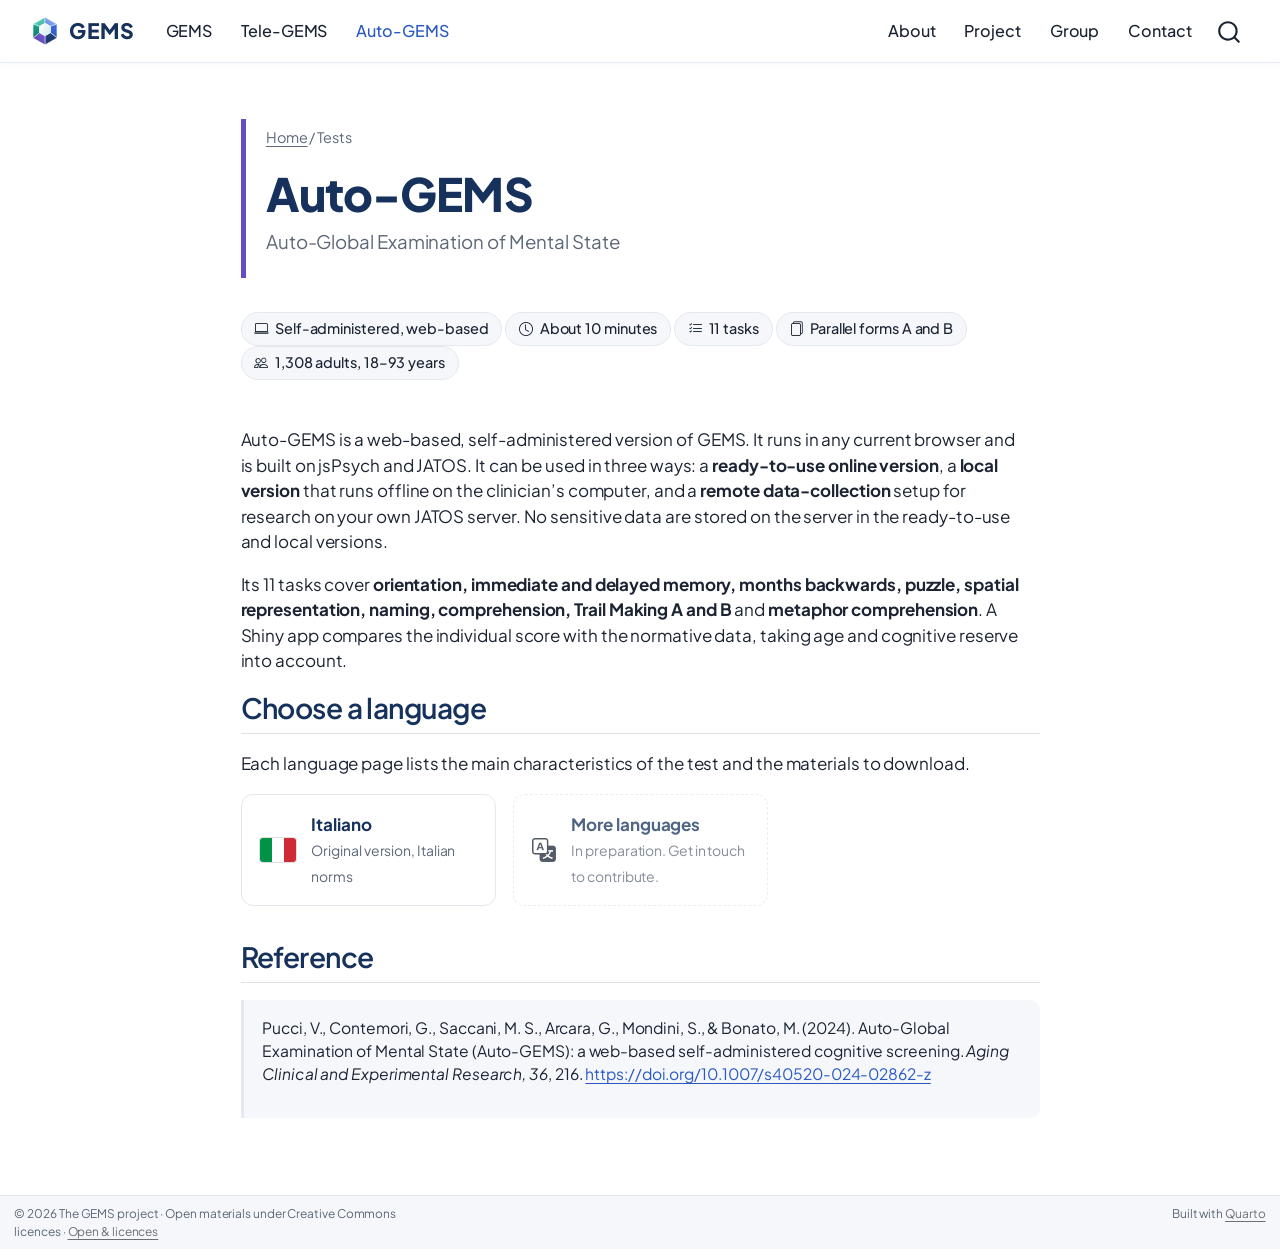
==== commit 495a7456: "Built site for gh-pages" ====
--- a/tests/auto-gems/index.html
+++ b/tests/auto-gems/index.html
@@ -47,7 +47,7 @@
 <link href="../../site_libs/quarto-html/quarto-syntax-highlighting-63b5708e65d6cd79cd7618c58d0c21e7.css" rel="stylesheet" id="quarto-text-highlighting-styles">
 <script src="../../site_libs/bootstrap/bootstrap.min.js"></script>
 <link href="../../site_libs/bootstrap/bootstrap-icons.css" rel="stylesheet">
-<link href="../../site_libs/bootstrap/bootstrap-9bd6a363023a1cd3e4a49a878e33ad86.min.css" rel="stylesheet" append-hash="true" id="quarto-bootstrap" data-mode="light">
+<link href="../../site_libs/bootstrap/bootstrap-249fb488050dd76f9b29aea47e5000ab.min.css" rel="stylesheet" append-hash="true" id="quarto-bootstrap" data-mode="light">
 <script id="quarto-search-options" type="application/json">{
   "location": "navbar",
   "copy-button": false,
@@ -78,7 +78,7 @@
 <style>html{ scroll-behavior: smooth; }</style>
 <link rel="preconnect" href="https://fonts.googleapis.com">
 <link rel="preconnect" href="https://fonts.gstatic.com" crossorigin="">
-<link href="https://fonts.googleapis.com/css2?family=Inter:wght@400;500;600;700;800&amp;display=swap" rel="stylesheet">
+<link href="https://fonts.googleapis.com/css2?family=Plus+Jakarta+Sans:wght@400;500;600;700;800&amp;display=swap" rel="stylesheet">
 
 
 </head>
@@ -688,7 +688,7 @@
 <footer class="footer">
   <div class="nav-footer">
     <div class="nav-footer-left">
-<p>© 2026 The GEMS project · Materials released under a Creative Commons licence</p>
+<p>© 2026 The GEMS project · Open materials under Creative Commons licences · <a href="../../open.html">Open &amp; licences</a></p>
 </div>   
     <div class="nav-footer-center">
       &nbsp;
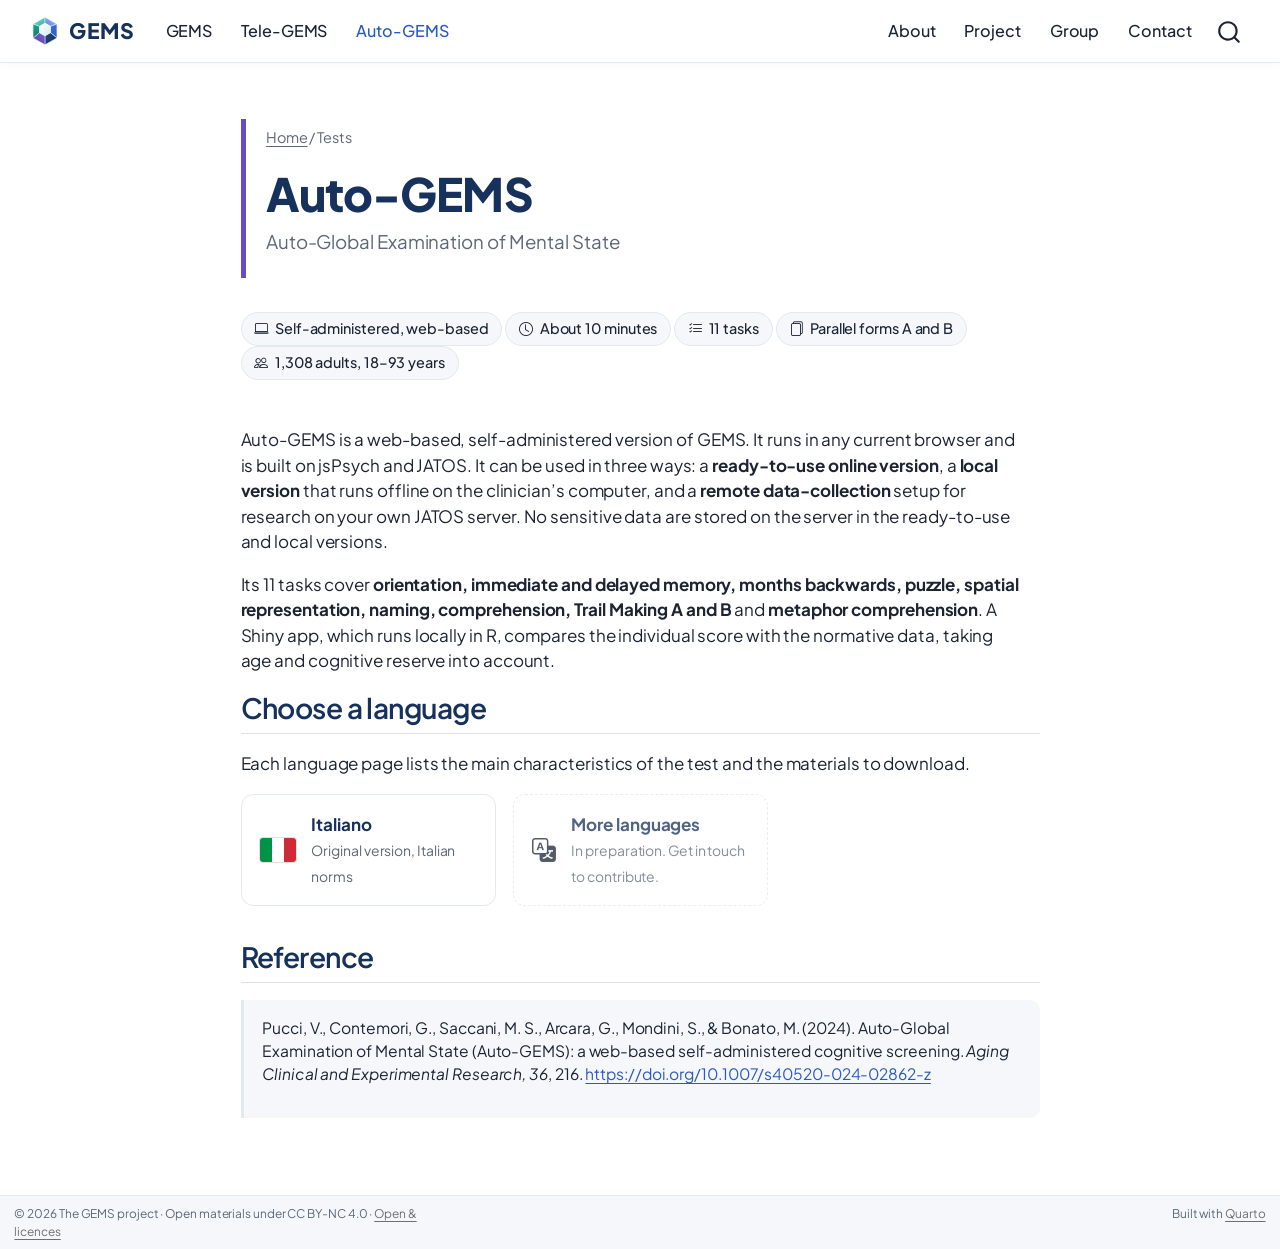
==== commit 60861af6: "Built site for gh-pages" ====
--- a/tests/auto-gems/index.html
+++ b/tests/auto-gems/index.html
@@ -47,7 +47,7 @@
 <link href="../../site_libs/quarto-html/quarto-syntax-highlighting-63b5708e65d6cd79cd7618c58d0c21e7.css" rel="stylesheet" id="quarto-text-highlighting-styles">
 <script src="../../site_libs/bootstrap/bootstrap.min.js"></script>
 <link href="../../site_libs/bootstrap/bootstrap-icons.css" rel="stylesheet">
-<link href="../../site_libs/bootstrap/bootstrap-249fb488050dd76f9b29aea47e5000ab.min.css" rel="stylesheet" append-hash="true" id="quarto-bootstrap" data-mode="light">
+<link href="../../site_libs/bootstrap/bootstrap-3e038f4f904a4b56d72f7bb433a4e646.min.css" rel="stylesheet" append-hash="true" id="quarto-bootstrap" data-mode="light">
 <script id="quarto-search-options" type="application/json">{
   "location": "navbar",
   "copy-button": false,
@@ -164,7 +164,7 @@
 </div>
 <div class="prose">
 <p>Auto-GEMS is a web-based, self-administered version of GEMS. It runs in any current browser and is built on jsPsych and JATOS. It can be used in three ways: a <strong>ready-to-use online version</strong>, a <strong>local version</strong> that runs offline on the clinician’s computer, and a <strong>remote data-collection</strong> setup for research on your own JATOS server. No sensitive data are stored on the server in the ready-to-use and local versions.</p>
-<p>Its 11 tasks cover <strong>orientation, immediate and delayed memory, months backwards, puzzle, spatial representation, naming, comprehension, Trail Making A and B</strong> and <strong>metaphor comprehension</strong>. A Shiny app compares the individual score with the normative data, taking age and cognitive reserve into account.</p>
+<p>Its 11 tasks cover <strong>orientation, immediate and delayed memory, months backwards, puzzle, spatial representation, naming, comprehension, Trail Making A and B</strong> and <strong>metaphor comprehension</strong>. A Shiny app, which runs locally in R, compares the individual score with the normative data, taking age and cognitive reserve into account.</p>
 </div>
 <section id="choose-a-language" class="level2">
 <h2 class="anchored" data-anchor-id="choose-a-language">Choose a language</h2>
@@ -688,7 +688,7 @@
 <footer class="footer">
   <div class="nav-footer">
     <div class="nav-footer-left">
-<p>© 2026 The GEMS project · Open materials under Creative Commons licences · <a href="../../open.html">Open &amp; licences</a></p>
+<p>© 2026 The GEMS project · Open materials under CC BY-NC 4.0 · <a href="../../open.html">Open &amp; licences</a></p>
 </div>   
     <div class="nav-footer-center">
       &nbsp;
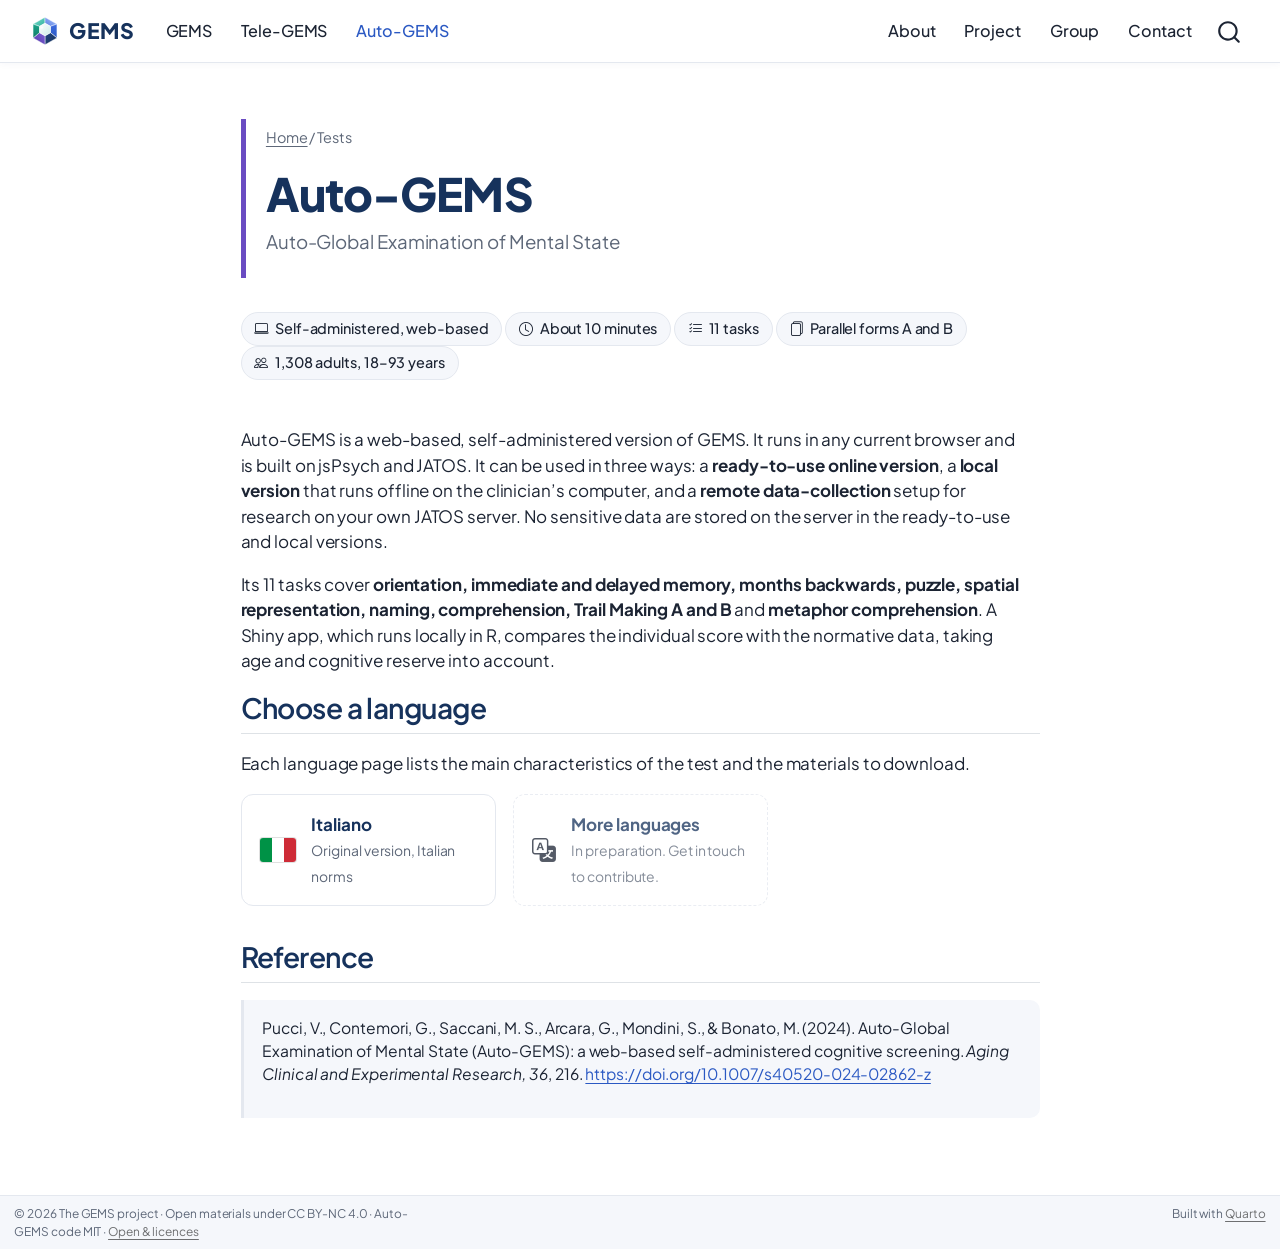
==== commit 12ae47d7: "Built site for gh-pages" ====
--- a/tests/auto-gems/index.html
+++ b/tests/auto-gems/index.html
@@ -36,7 +36,7 @@
 <script src="../../site_libs/quarto-search/fuse.min.js"></script>
 <script src="../../site_libs/quarto-search/quarto-search.js"></script>
 <meta name="quarto:offset" content="../../">
-<link href="../../images/logo.svg" rel="icon" type="image/svg+xml">
+<link href="../../images/gems-logo.svg" rel="icon" type="image/svg+xml">
 <script src="../../site_libs/quarto-html/quarto.js" type="module"></script>
 <script src="../../site_libs/quarto-html/tabsets/tabsets.js" type="module"></script>
 <script src="../../site_libs/quarto-html/scrollable-regions/scrollable-regions.js" type="module"></script>
@@ -47,7 +47,7 @@
 <link href="../../site_libs/quarto-html/quarto-syntax-highlighting-63b5708e65d6cd79cd7618c58d0c21e7.css" rel="stylesheet" id="quarto-text-highlighting-styles">
 <script src="../../site_libs/bootstrap/bootstrap.min.js"></script>
 <link href="../../site_libs/bootstrap/bootstrap-icons.css" rel="stylesheet">
-<link href="../../site_libs/bootstrap/bootstrap-3e038f4f904a4b56d72f7bb433a4e646.min.css" rel="stylesheet" append-hash="true" id="quarto-bootstrap" data-mode="light">
+<link href="../../site_libs/bootstrap/bootstrap-f2b9cbc46ce4dcbc9a0c5ba9466188e4.min.css" rel="stylesheet" append-hash="true" id="quarto-bootstrap" data-mode="light">
 <script id="quarto-search-options" type="application/json">{
   "location": "navbar",
   "copy-button": false,
@@ -91,8 +91,8 @@
       <div class="navbar-container container-fluid">
       <div class="navbar-brand-container mx-auto">
     <a href="../../index.html" class="navbar-brand navbar-brand-logo">
-    <img src="../../images/logo.svg" alt="" class="navbar-logo light-content">
-    <img src="../../images/logo.svg" alt="" class="navbar-logo dark-content">
+    <img src="../../images/gems-logo.svg" alt="" class="navbar-logo light-content">
+    <img src="../../images/gems-logo.svg" alt="" class="navbar-logo dark-content">
     </a>
     <a class="navbar-brand" href="../../index.html">
     <span class="navbar-title">GEMS</span>
@@ -688,7 +688,7 @@
 <footer class="footer">
   <div class="nav-footer">
     <div class="nav-footer-left">
-<p>© 2026 The GEMS project · Open materials under CC BY-NC 4.0 · <a href="../../open.html">Open &amp; licences</a></p>
+<p>© 2026 The GEMS project · Open materials under CC BY-NC 4.0 · Auto-GEMS code MIT · <a href="../../open.html">Open &amp; licences</a></p>
 </div>   
     <div class="nav-footer-center">
       &nbsp;
